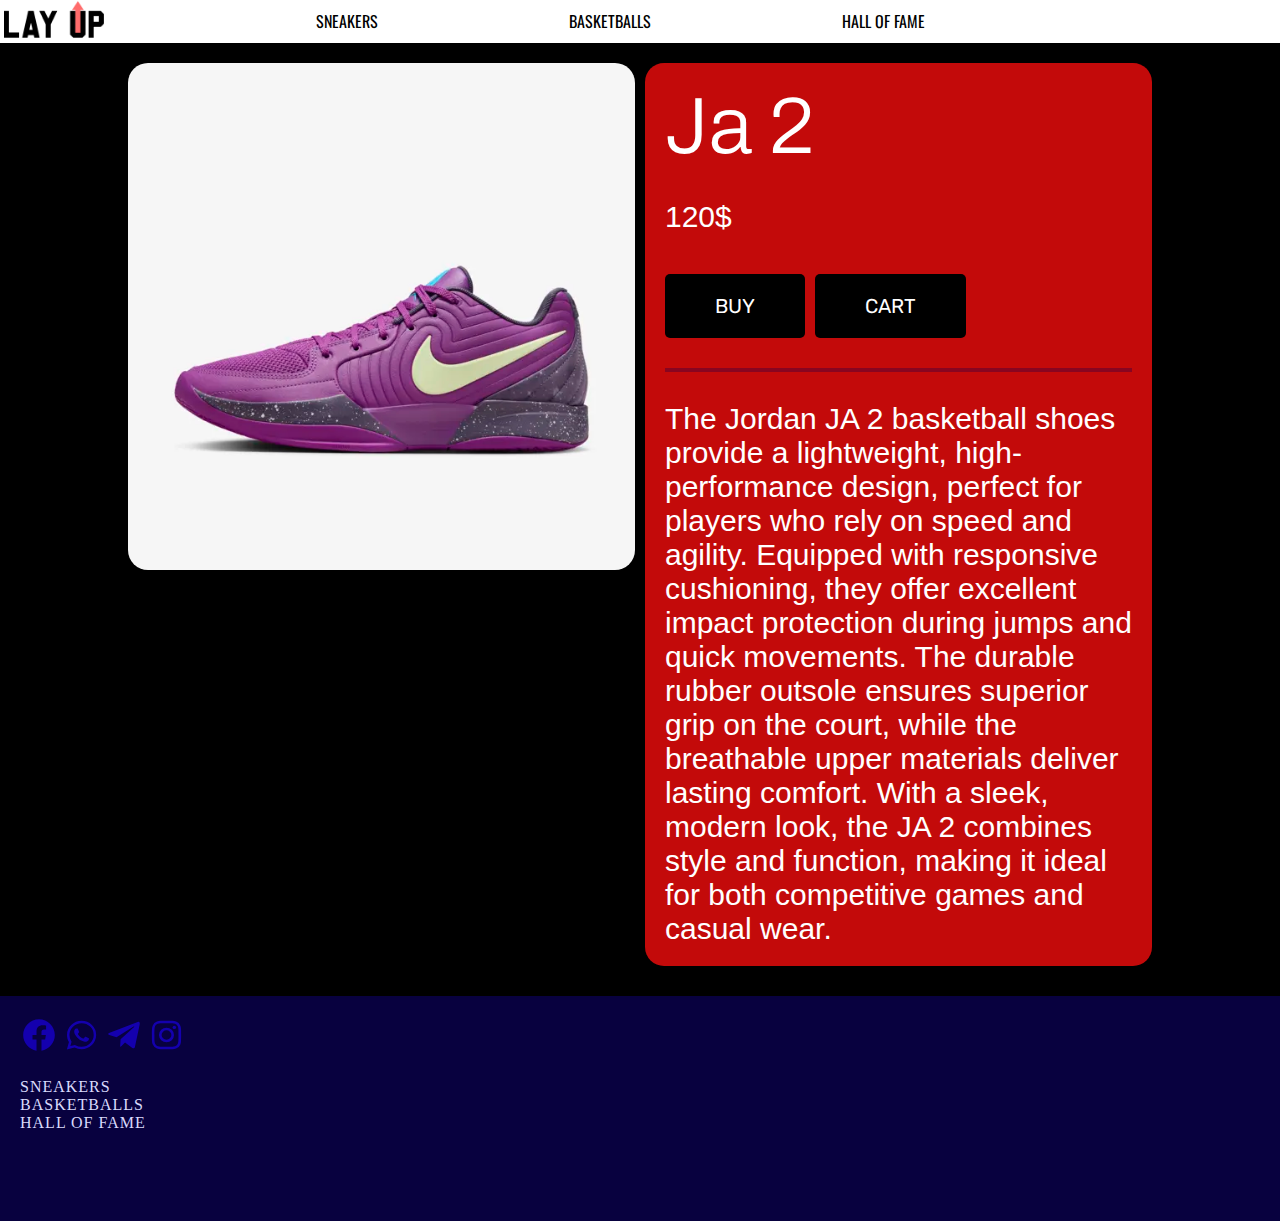
==== ja_2.html @ 885c8305 "Initial Commit" ====
<!DOCTYPE html>
<html lang="en">
<head>
    <meta charset="UTF-8">
    <meta name="viewport" content="width=device-width, initial-scale=1.0">
    <title>Document</title>
    <link rel="stylesheet" href="ja_2style.css">
    <link rel="preconnect" href="https://fonts.googleapis.com">
    <link rel="preconnect" href="https://fonts.gstatic.com" crossorigin>
    <link href="https://fonts.googleapis.com/css2?family=Rubik:ital,wght@0,300..900;1,300..900&display=swap" rel="stylesheet">
    <style>
        @import url('https://fonts.googleapis.com/css2?family=Archivo:ital,wght@0,100..900;1,100..900&display=swap');
    </style>

</head>
    <body>
        <div class="everything">
            <div class="topper">
                <div class="loo">
                <img src="logo.png" alt="logo" id="logo" width="100px" />
                </div>
                <div class="topics">
                <nav>
                    <ul>
                    <li class="first"><a href="index.html">SNEAKERS</a></li>
                    <li class="third"><a href="basketballs.html">BASKETBALLS</a></li>
                    <li class="fourth"><a href="hall_of_fame.html">HALL OF FAME</a></li>
                    </ul>
                </nav>
                </div>
                            <div class="navHam"></div>
            <div class="table" id="table" >
              <div class="sidenav" id="mySidenav">
              <a href="javascript:void(0)" class="closebtn" onclick="closeNav()">&times;</a> 
              <a href="index.html">SNEAKERS</a>
              <a href="basketballs.html">BASKETBALLS</a>
              <a href="hall_of_fame.html">HALL OF FAME</a>
              <a href="log_in.html">LOG IN</a>
              </div>

              <div id="main">
                <span style="font-size:30px;cursor:pointer" onclick="openNav()">&#9776;</span>
              </div>
              <script>
                function openNav() {
                  document.getElementById("mySidenav").style.width = "250px";
                  document.getElementById("main").style.marginLeft = "0px";
                }

                function closeNav() {
                  document.getElementById("mySidenav").style.width = "0";
                  document.getElementById("main").style.marginLeft= "0";
                }
              </script>
              <style>
                .sidenav {
                  height: 100%;
                  width: 0;
                  position: fixed;
                  z-index: 1;
                  top: 0;
                  left: 0;
                  background-color: #111;
                  overflow-x: hidden;
                  transition: 0.1s;
                  padding-top: 60px;
                }

                .sidenav a {
                  padding: 8px 8px 8px 32px;
                  text-decoration: none;
                  font-size: 25px;
                  color: #818181;
                  display: block;
                  transition: 0.3s;
                }

                .sidenav a:hover {
                  color: #f1f1f1;
                }

                .sidenav .closebtn {
                  position: absolute;
                  top: 0;
                  right: 25px;
                  font-size: 36px;
                }

                .logham {
                  display: flex;
                }
              </style>
            </div>
        </div>

      </div>
                </div>
            </div>
            <div class="shoes">
                <div class="boot">
                    <div class="subboot">
                        <img src="ja-2-basketball-shoes-zNhj0Q.png"class="image" alt="">
                    </div>
                </div>
                <div class="info">
                    <div class="sub">
                        <h1 style="font-family: Archivo; font-weight: 300; font-size: 80px;">Ja 2</h1>
                        <p style="font-size: 30px;">120$</p>
                        <table>

                        </table>
                        <div class="buttons">
                            <button>BUY</button> 
                            <button>CART</button> 
                            </button>
                            
                        </div>
                        <hr>
                        <div class="desc">
                            <p style="font-size:30px;">
                            The Jordan JA 2 basketball shoes provide a lightweight, high-performance design, perfect for players who rely on speed and agility. Equipped with responsive cushioning, they offer excellent impact protection during jumps and quick movements. The durable rubber outsole ensures superior grip on the court, while the breathable upper materials deliver lasting comfort. With a sleek, modern look, the JA 2 combines style and function, making it ideal for both competitive games and casual wear.
                            </p>
                        </div> 
                    </div>
                </div>
            </div>
        </div>
        <div class="contacts">
            <div class="socials">
                <a href="https://www.facebook.com/?locale=ru_RU" target="_blank"><img src="facebook-circle.svg" alt=""></a>
                <a href="https://web.whatsapp.com/" target="_blank"><img src="bxl-whatsapp.svg" alt=""></a>
                <a href="https://web.telegram.org/" target="_blank"><img src="bxl-telegram.svg" alt=""></a>
                <a href="https://www.instagram.com/project.fone/" target="_blank"><img src="bxl-instagram.svg" alt=""></a>
            </div>
            <div class="links">
                <a href="index.html">SNEAKERS</a>
                <a href="basketballs.html">BASKETBALLS</a>
                <a href="hall_of_fame.html">HALL OF FAME</a>
            </div>
        </div>

    </body>
</html>
---- ja_2style.css ----
@import url("https://fonts.googleapis.com/css2?family=Rubik:ital,wght@0,300..900;1,300..900&display=swap");
@import url("https://fonts.googleapis.com/css2?family=Oswald:wght@200..700&display=swap");

* {
  margin: 0px;
  padding: 0px;
  box-sizing: border-box;
}

body {
  background-color: rgb(0, 0, 0);
  color: white;
  max-width: 1920px;
  margin-left: auto;
  margin-right: auto;
}
.signlog {
  background-color: rgb(197, 23, 58);
  border-radius: 10px;
  width: 90px;
  height: 25px;
  text-align: center;
  a {
    color: white;
  }
}

.contacts {
  background-color: #08013f;
  margin-top: 30px;
  display: flex;
  align-items: start;
  flex-direction: column;
  height: 25vh;
}

li a:hover,
li a.active {
  border-bottom: 3px solid black;
  transition: 0.1s ease;
}
li a {
  font-family: Oswald;
}

.links {
  display: flex;
  flex-direction: column;
  justify-content: start;
  margin-left: 20px;
  margin-top: 20px;
}
.links > a {
  color: #d9dafc;

  letter-spacing: 1px;
}
.socials {
  img {
    width: 3%;
  }
  width: 100%;
  margin-top: 20px;
  margin-left: 20px;
}

.subboot > img {
  width: 100%;
  border-radius: 20px;
}

.subboot {
  position: sticky;
  top: 20px;
  width: 100%;
}

.boot {
  height: 100%;
}

.topper {
  display: flex;
  margin-top: auto;
  margin-bottom: auto;
  height: px;
  background-color: white;
  border: solid 1px;
  align-items: center;
  align-content: baseline;
  justify-content: space-between;
  flex-wrap: wrap;
}

#logo {
  margin-left: 3px;
}
.logham {
  display: flex;
}

nav ul {
  list-style: none;
  display: flex;
  justify-content: space-around;
}
nav {
  width: 800px;
  position: fixed;
  left: 350px;
  top: 15px;
  background-color: white;
  border-radius: 5px;
  z-index: 10;
}
.shoes {
  display: grid;
  grid-template-rows: auto;
  grid-template-columns: 1fr 1fr;
  margin-top: 20px;
  margin-left: auto;
  margin-right: auto;
  gap: 10px;
  font-family: Helvetica, sans-serif;
  width: 80%;
  z-index: 0;
}

hr {
  border: solid 2px rgb(137, 5, 32);
  margin-top: 30px;
}
nav li {
  display: flex;
}
a {
  text-decoration: none;
  color: black;
}
.everything {
  min-width: 460px;
}
.shoes > img {
  border-radius: 10px;
  width: 100%;
}

button {
  padding: 20px 50px;
  background-color: black;
  color: white;
  border-radius: 5px;
  border: solid 0;
  margin-top: 40px;
  font-family: "Rubik";
  font-size: 20px;
  cursor: pointer;
}
.buttons {
  display: flex;
  gap: 10px;
}

.info {
  background-color: rgb(195, 10, 10);
  border-radius: 19px;
  height: fit-content;
}
.sub {
  margin: 20px;

  p {
    margin-top: 30px;
  }
  h1 {
    font-size: 50px;
  }
}
.image {
  width: 20%;
}
@media screen and (max-width: 1345px) {
  nav {
    position: inherit;
  }
  .title {
    position: relative;
    top: 90px;
    left: 30px;
    font-size: 60px;
  }
  .main > button {
    margin-top: 110px;
    margin-left: 30px;
  }
}
@media screen and (max-width: 1070px) {
  .fifth {
    display: none;
  }
  nav {
    width: 600px;
    position: inherit;
  }
  .main {
    background-size: cover;
    height: 500px;
  }
  .title {
    font-size: 50px;
  }
}
@media screen and (max-width: 860px) {
  .fourth {
    display: none;
  }
  nav {
    width: 400px;
  }
  .main {
    background-size: cover;
    height: 400px;
  }
  .title {
    font-size: 40px;
  }
  .boot {
    height: fit-content;
  }
}
@media screen and (max-width: 665px) {
  .third {
    display: none;
  }
  nav {
    width: 200px;
  }
  .main {
    height: 300px;
  }
  .title {
    font-size: 30px;
  }
  .boot {
    height: fit-content;
  }
}

@media screen and (max-width: 575px) {
  .main {
    height: 275px;
  }
  .title {
    font-size: 20px;
  }
}

@media screen and (max-width: 470px) {
  .main {
    height: 250px;
  }
}
@media screen and (max-width: 1070px) {
  .shoes {
    grid-template-columns: 1fr 1fr;
    gap: 20px;
    width: 90%;
  }

  .sub h1 {
    font-size: 45px;
  }

  .sub p {
    font-size: 25px;
  }

  button {
    padding: 15px 40px;
    font-size: 18px;
  }
}
@media screen and (max-width: 850px) {
  .shoes {
    grid-template-columns: 1fr;
    width: 100%;
  }

  .info {
    padding: 15px;
  }

  .sub h1 {
    font-size: 40px;
  }

  .sub p {
    font-size: 22px;
  }

  button {
    padding: 12px 30px;
    font-size: 16px;
  }
}

@media screen and (max-width: 655px) {
  .shoes {
    grid-template-columns: 1fr;
    width: 100%;
  }

  .sub h1 {
    font-size: 35px;
  }

  .sub p {
    font-size: 20px;
  }

  button {
    padding: 10px 20px;
    font-size: 16px;
  }
}

@media screen and (max-width: 470px) {
  .shoes {
    grid-template-columns: 1fr;
    width: 100%;
  }

  .sub h1 {
    font-size: 30px;
  }

  .sub p {
    font-size: 18px;
  }

  button {
    padding: 8px 15px;
    font-size: 14px;
  }

  .subboot {
    width: 100%;
  }
}
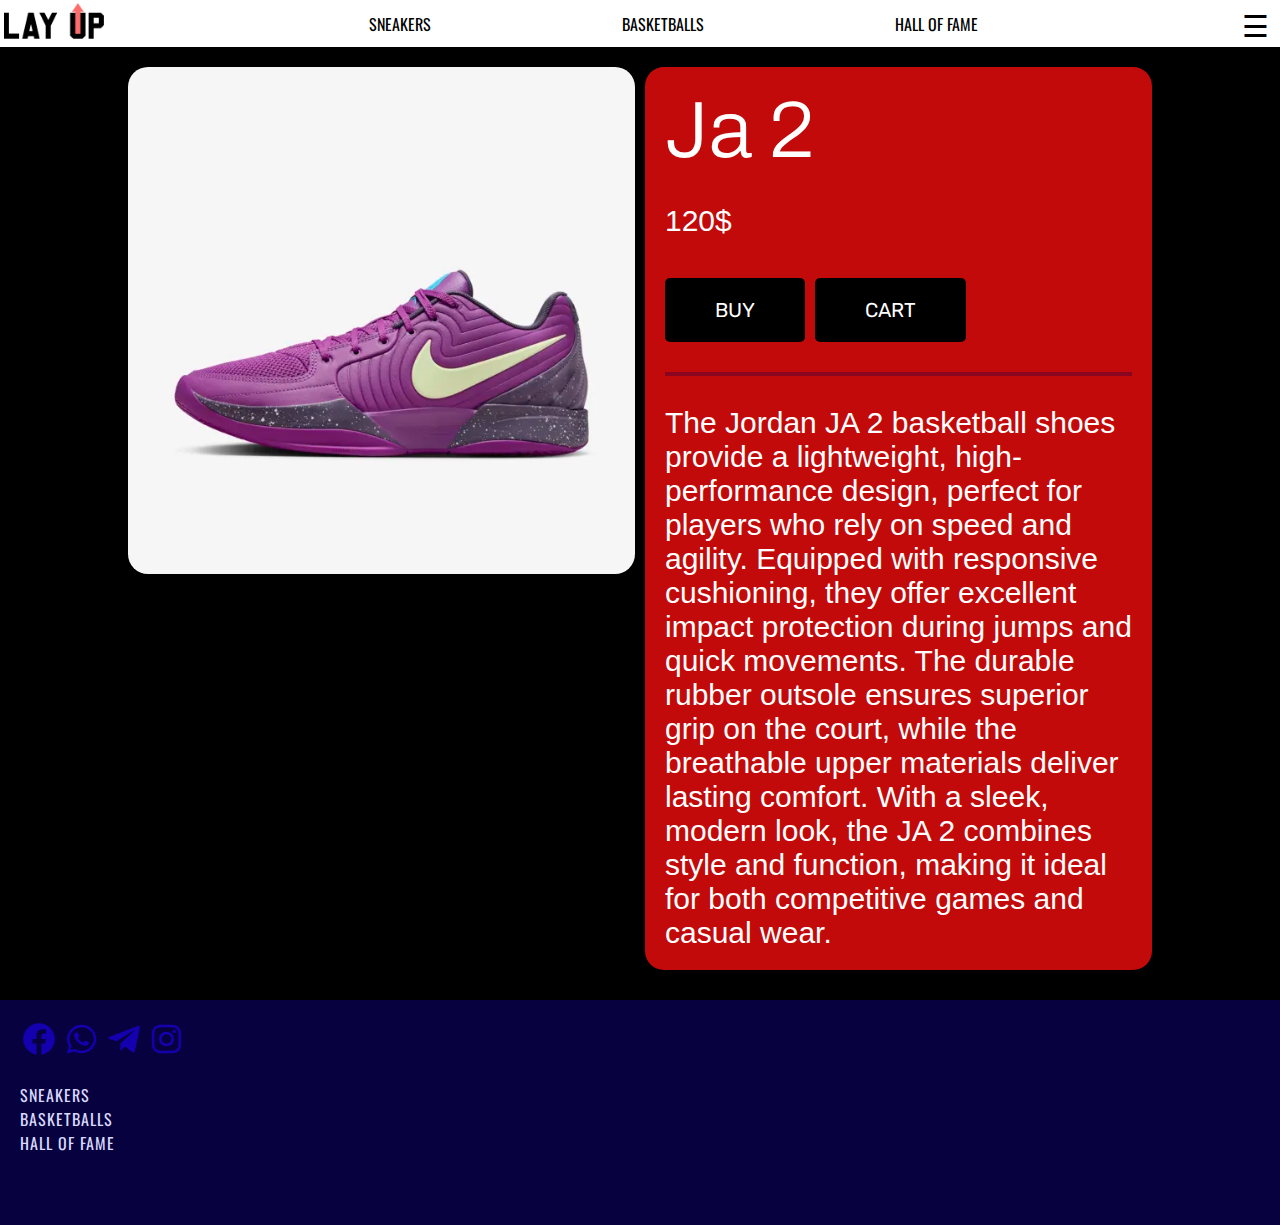
==== commit 4a9c2f23: "Initial commit" ====
--- a/ja_2.html
+++ b/ja_2.html
@@ -28,70 +28,79 @@
                     </ul>
                 </nav>
                 </div>
-                            <div class="navHam"></div>
-            <div class="table" id="table" >
-              <div class="sidenav" id="mySidenav">
-              <a href="javascript:void(0)" class="closebtn" onclick="closeNav()">&times;</a> 
-              <a href="index.html">SNEAKERS</a>
-              <a href="basketballs.html">BASKETBALLS</a>
-              <a href="hall_of_fame.html">HALL OF FAME</a>
-              <a href="log_in.html">LOG IN</a>
-              </div>
+          <div class="logham">
+            <div class="navHam">
+                <div class="table" id="table" >
+                  <div class="sidenav" id="mySidenav">
+                  <a href="javascript:void(0)" class="closebtn" onclick="closeNav()">&times;</a> 
+                  <a href="index.html">SNEAKERS</a>
+                  <a href="basketballs.html">BASKETBALLS</a>
+                  <a href="hall_of_fame.html">HALL OF FAME</a>
+                  <a href="log_in.html">LOG IN</a>
+                  </div>
 
-              <div id="main">
-                <span style="font-size:30px;cursor:pointer" onclick="openNav()">&#9776;</span>
-              </div>
-              <script>
-                function openNav() {
-                  document.getElementById("mySidenav").style.width = "250px";
-                  document.getElementById("main").style.marginLeft = "0px";
-                }
+                  <div id="main">
+                    <span style="font-size:30px;cursor:pointer;margin-right: 10px;" onclick="openNav()">&#9776</span>
+                  </div>
+                  <script>
+                    function openNav() {
+                      document.getElementById("mySidenav").style.width = "250px";
+                      document.getElementById("main").style.marginLeft = "0px";
+                    }
 
-                function closeNav() {
-                  document.getElementById("mySidenav").style.width = "0";
-                  document.getElementById("main").style.marginLeft= "0";
-                }
-              </script>
-              <style>
-                .sidenav {
-                  height: 100%;
-                  width: 0;
-                  position: fixed;
-                  z-index: 1;
-                  top: 0;
-                  left: 0;
-                  background-color: #111;
-                  overflow-x: hidden;
-                  transition: 0.1s;
-                  padding-top: 60px;
-                }
+                    function closeNav() {
+                      document.getElementById("mySidenav").style.width = "0";
+                      document.getElementById("main").style.marginLeft= "0";
+                    }
+                  </script>
+                  <style>
+                    .sidenav {
+                      height: 100%;
+                      width: 0;
+                      position: fixed;
+                      z-index: 1;
+                      top: 0;
+                      left: 0;
+                      background-color: #111;
+                      overflow-x: hidden;
+                      transition: 0.1s;
+                      font-family: Oswald;
+                      padding-top: 60px;
+                    }
 
-                .sidenav a {
-                  padding: 8px 8px 8px 32px;
-                  text-decoration: none;
-                  font-size: 25px;
-                  color: #818181;
-                  display: block;
-                  transition: 0.3s;
-                }
+                    .sidenav a {
+                      padding: 8px 8px 8px 32px;
+                      text-decoration: none;
+                      font-size: 25px;
+                      color: #818181;
+                      display: block;
+                      transition: 0.3s;
+                    }
 
-                .sidenav a:hover {
-                  color: #f1f1f1;
-                }
+                    .sidenav a:hover {
+                      color: #f1f1f1;
+                    }
 
-                .sidenav .closebtn {
-                  position: absolute;
-                  top: 0;
-                  right: 25px;
-                  font-size: 36px;
-                }
+                    .sidenav .closebtn {
+                      position: absolute;
+                      top: 0;
+                      right: 25px;
+                      font-size: 36px;
+                    }
 
-                .logham {
-                  display: flex;
-                }
-              </style>
+                    .logham {
+                      display: flex;
+                    }
+                    #main span {
+                      font-size: 30px;
+                      cursor: pointer;
+                      color: black; /* Ensure this contrasts with your background */
+                    }
+                  </style>
+                </div>
             </div>
-        </div>
+
+      </div>
 
       </div>
                 </div>
@@ -117,7 +126,7 @@
                         </div>
                         <hr>
                         <div class="desc">
-                            <p style="font-size:30px;">
+                            <p style="">
                             The Jordan JA 2 basketball shoes provide a lightweight, high-performance design, perfect for players who rely on speed and agility. Equipped with responsive cushioning, they offer excellent impact protection during jumps and quick movements. The durable rubber outsole ensures superior grip on the court, while the breathable upper materials deliver lasting comfort. With a sleek, modern look, the JA 2 combines style and function, making it ideal for both competitive games and casual wear.
                             </p>
                         </div> 
--- a/ja_2style.css
+++ b/ja_2style.css
@@ -13,6 +13,7 @@
   max-width: 1920px;
   margin-left: auto;
   margin-right: auto;
+  font-family: Oswald;
 }
 .signlog {
   background-color: rgb(197, 23, 58);
@@ -83,7 +84,6 @@
   display: flex;
   margin-top: auto;
   margin-bottom: auto;
-  height: px;
   background-color: white;
   border: solid 1px;
   align-items: center;
@@ -109,7 +109,7 @@
   position: fixed;
   left: 350px;
   top: 15px;
-  background-color: white;
+  background-color: rgb(255, 255, 255);
   border-radius: 5px;
   z-index: 10;
 }
@@ -156,6 +156,10 @@
   font-size: 20px;
   cursor: pointer;
 }
+
+.desc {
+  font-size: 30px;
+}
 .buttons {
   display: flex;
   gap: 10px;
@@ -346,4 +350,14 @@
   .subboot {
     width: 100%;
   }
-}
+  nav {
+    display: none;
+    width: 0%;
+  }
+  .topper {
+    width: 350px;
+  }
+  .desc {
+    font-size: 10px;
+  }
+}
